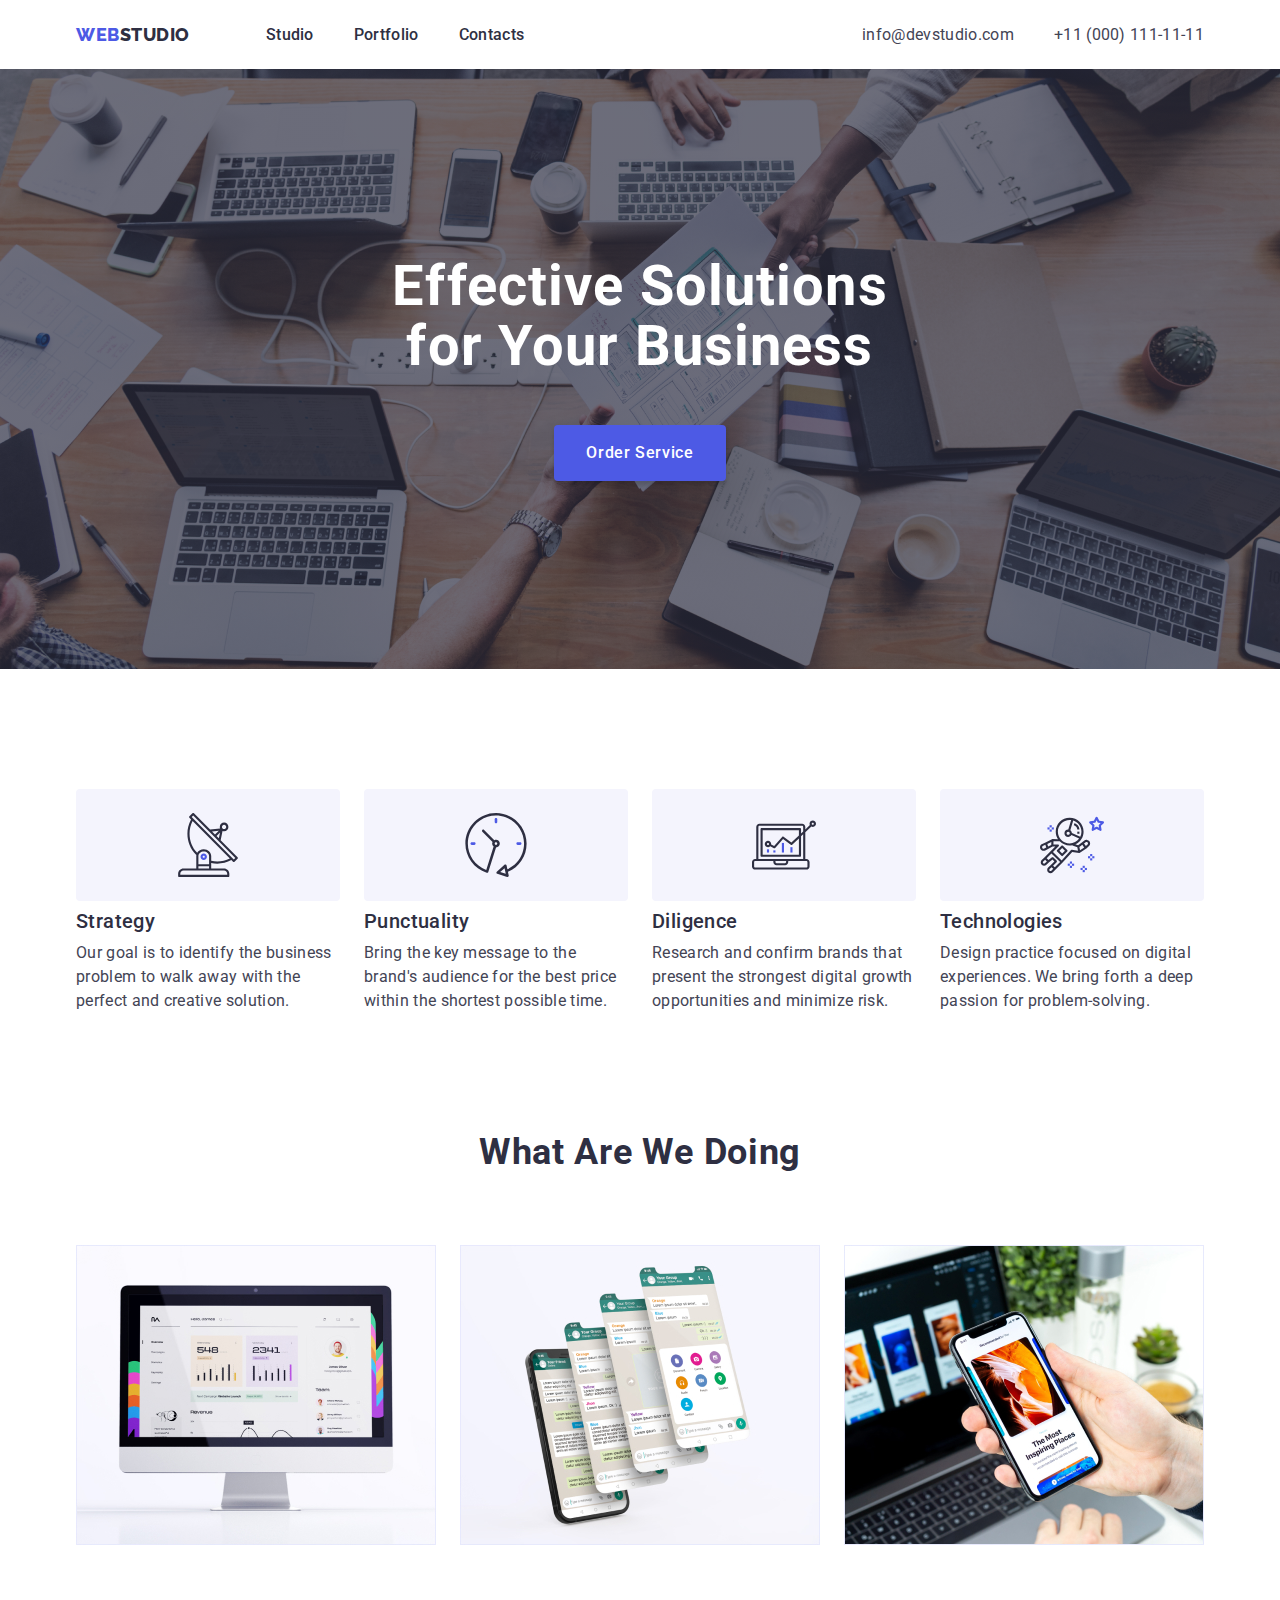
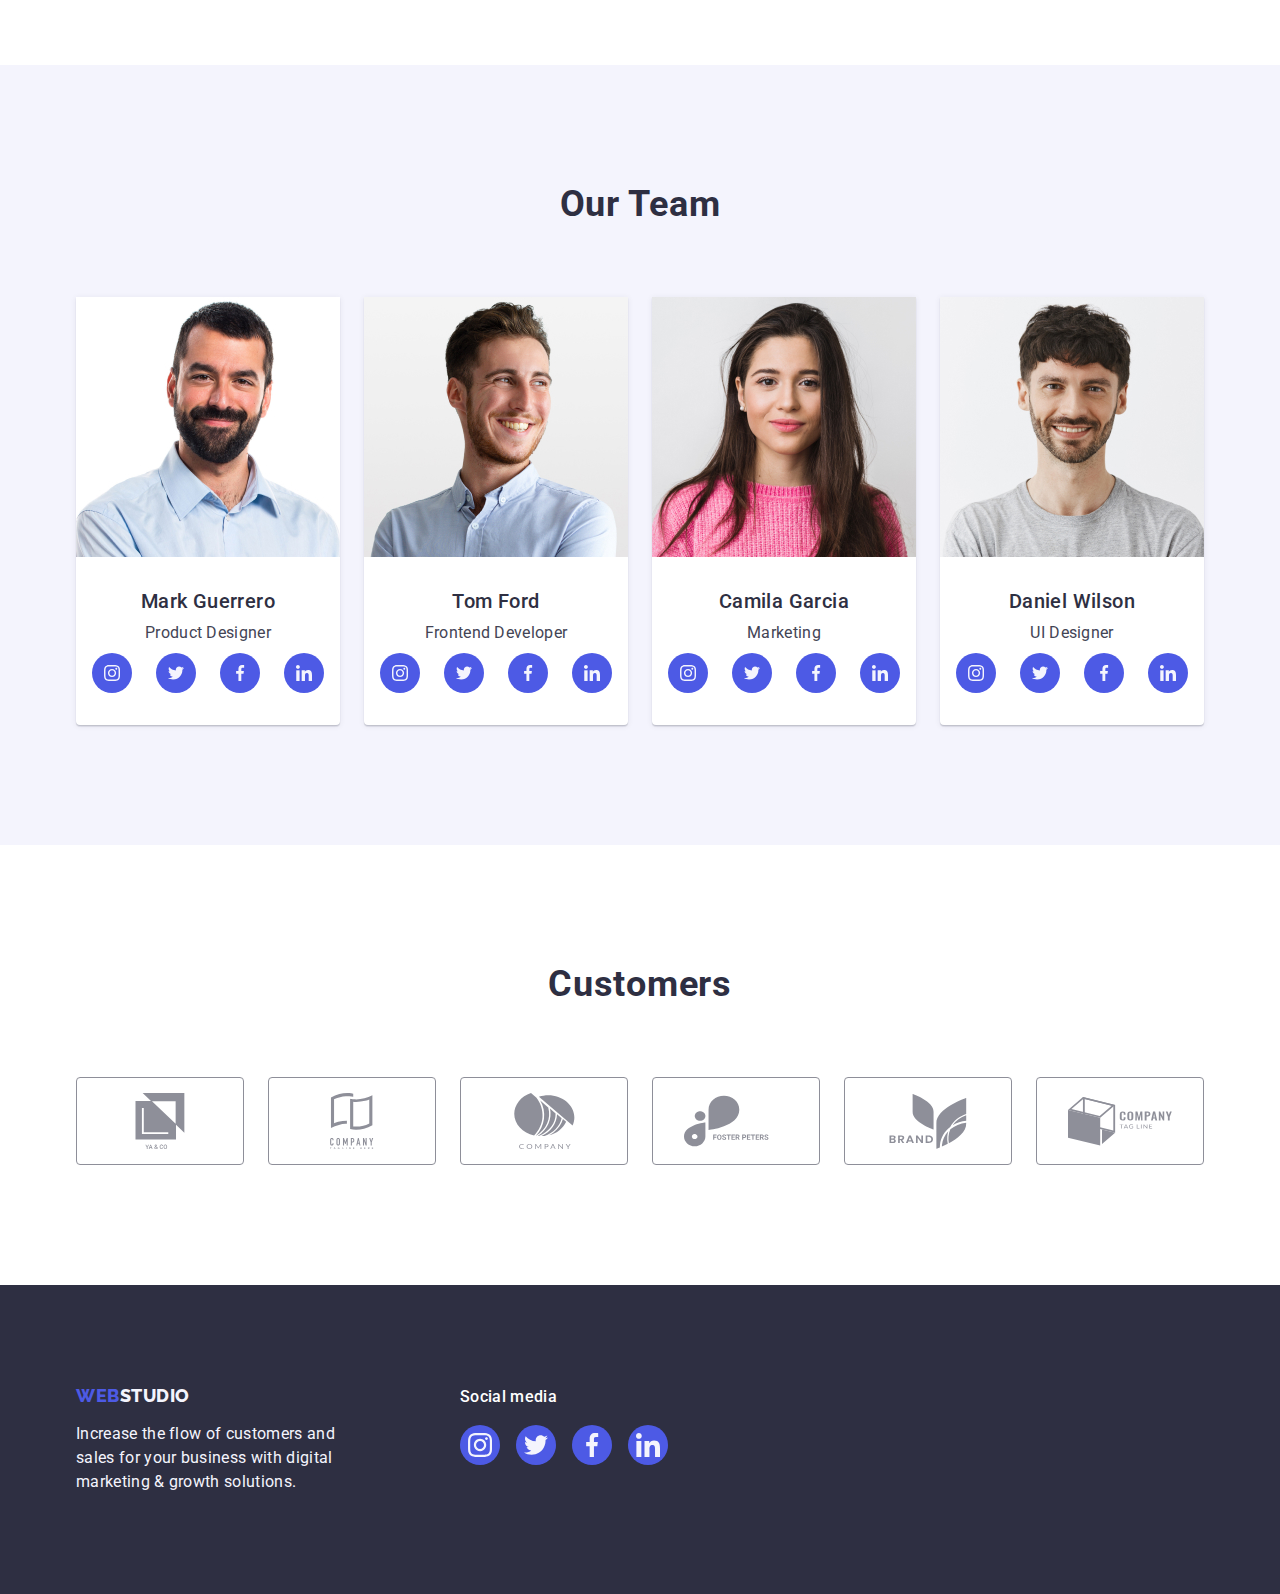
==== index.html @ 0e5ed31e "Initial commit" ====
<!DOCTYPE html>
<html lang="en">
  <head>
    <meta charset="UTF-8" />
    <meta http-equiv="X-UA-Compatible" content="IE=edge" />
    <meta name="viewport" content="width=device-width, initial-scale=1.0" />
    <title>Studio</title>
    <link rel="preconnect" href="https://fonts.googleapis.com">
    <link rel="preconnect" href="https://fonts.gstatic.com" crossorigin>
    <link href="https://fonts.googleapis.com/css2?family=Raleway:wght@800&family=Roboto:wght@400;500;700&display=swap" rel="stylesheet">
    
    <link rel="stylesheet" href="https://cdnjs.cloudflare.com/ajax/libs/modern-normalize/1.1.0/modern-normalize.min.css">

    <link rel="stylesheet" href="./css/styles.css">
  </head>
  <body>

    <!-- Header -->
    <header>
    <div class="container nav">

      <nav class="nav">
          <a class="header-logo link">Web<span class="studio">Studio</span></a> 
        
          <ul class="site-nav list">
            <li class="header-link item"><a class="header-link link" href="./index.html">Studio</a></li>
            <li class="header-link item"><a class="header-link link" href="./portfolio.html">Portfolio</a></li>
            <li class="header-link item"><a class="header-link link" href="">Contacts</a></li>
          </ul>
      </nav>

    <address class="address nav"> 
      <ul class="address list site-address">
        <li class="header-address item"><a class="header-address link" href="mailto:info@devstudio.com">info@devstudio.com</a></li>
        <li class="header-address item"><a class="header-address link" href="tel:+110001111111">+11 (000) 111-11-11</a></li>
      </ul>
    </address>

    </div>
    </header>

    <!-- Main content -->
    <main>
      <!-- Hero image -->
        <section class="main-content">
        <div class="container">
          <h1 class="hero-image">Effective Solutions for Your Business</h1>
          <button type="button" class="order-service">Order Service</button> 
        </div>
        </section>

      <!-- Features -->
      <section class="features">
      <div class="container">
        <h2 class="visually-hidden features-title">Features</h2>
        <ul class="features-list list">
          <li class="a">
            <div class="icon">
              <svg class="features-icon">
                <use href="./images/symbol-defs.svg#icon-antenna"></use>
              </svg>
            </div>
            <h3 class="features-subtitle">Strategy</h3>
            <p class="features-paragraph">
              Our goal is to identify the business 
              problem to walk away with the 
              perfect and creative solution.
            </p>
          </li>
          <li class="a">
            <div class="icon">
              <svg class="features-icon">
                <use href="./images/symbol-defs.svg#icon-clock"></use>
              </svg>
            </div>
            <h3 class="features-subtitle">Punctuality</h3>
            <p class="features-paragraph">
              Bring the key message to the 
              brand's audience for the best price
              within the shortest possible time.
            </p>
          </li>
          <li class="a">
            <div class="icon">
              <svg class="features-icon">
                <use href="./images/symbol-defs.svg#icon-diagram"></use>
              </svg>
            </div>
            <h3 class="features-subtitle">Diligence</h3>
            <p class="features-paragraph">
              Research and confirm brands that 
              present the strongest digital growth 
              opportunities and minimize risk.
            </p>
          </li>
          <li class="a">
            <div class="icon">
              <svg class="features-icon">
                <use href="./images/symbol-defs.svg#icon-astronaut"></use>
              </svg>
            </div>
            <h3 class="features-subtitle">Technologies</h3>
            <p class="features-paragraph">
              Design practice focused on digital 
              experiences. We bring forth a deep 
              passion for problem-solving.
            </p>
          </li>
        </ul>
      </div>
      </section>
      

      <!-- What are we doing -->
      <section class="section-three">
      <div class="container">
        <h2 class="what-are-we-doing-title">What are we doing</h2>
        <ul class="list what-are-we-doing">
          <li>
            <img class="image" src="./images/img1.jpg" alt="img1" width="360"/>
          </li>
          <li>
            <img class="image" src="./images/img2.jpg" alt="img2" width="360" />
          </li>
          <li>
            <img class="image" src="./images/img3.jpg" alt="img3" width="360" />
          </li>
        </ul>
      </div>
      </section>

      <!-- Out Team -->
      <section class="our-team">
      <div class="container">
        <h2 class="our-team-title">Our Team</h2>
        <ul class="list our-team-main">
          <li class="our-team-img">

            <img src="./images/mark.jpg" alt="mark" width="264" />

            <div class="our-team-whole-text"> 
            <h3 class="our-team-name">Mark Guerrero</h3>
            <p class="our-team-text">Product Designer</p>

            <ul class="list team-list">
              <li class="team-icon">
                <a href class="team-link link">
                  <svg class="team-soc-icon" width="16" height="16">
                    <use href="./images/symbol-defs.svg#icon-instagram"></use>
                  </svg>
                </a>
              </li>
              <li class="team-icon">
                <a href class="team-link link">
                  <svg class="team-soc-icon" width="16" height="16">
                    <use href="./images/symbol-defs.svg#icon-twitter"></use>
                  </svg>
                </a>
              </li>
              <li class="team-icon">
                <a href class="team-link link">
                  <svg class="team-soc-icon" width="16" height="16">
                    <use href="./images/symbol-defs.svg#icon-facebook"></use>
                  </svg>
                </a>
              </li>
              <li class="team-icon">
                <a href class="team-link link">
                  <svg class="team-soc-icon" width="16" height="16">
                    <use href="./images/symbol-defs.svg#icon-linkedin"></use>
                  </svg>
                </a>
              </li>
            </ul>
            </div>
          </li>
          <li class="our-team-img">

            <img src="./images/tom.jpg" alt="tom" width="264" />
            <div class="our-team-whole-text"> 
            <h3 class="our-team-name">Tom Ford</h3>
            <p class="our-team-text">Frontend Developer</p>

            <ul class="list team-list">
              <li class="team-icon">
                <a href class="team-link link">
                  <svg class="team-soc-icon" width="16" height="16">
                    <use href="./images/symbol-defs.svg#icon-instagram"></use>
                  </svg>
                </a>
              </li>
              <li class="team-icon">
                <a href class="team-link link">
                  <svg class="team-soc-icon" width="16" height="16">
                    <use href="./images/symbol-defs.svg#icon-twitter"></use>
                  </svg>
                </a>
              </li>
              <li class="team-icon">
                <a href class="team-link link">
                  <svg class="team-soc-icon" width="16" height="16">
                    <use href="./images/symbol-defs.svg#icon-facebook"></use>
                  </svg>
                </a>
              </li>
              <li class="team-icon">
                <a href class="team-link link">
                  <svg class="team-soc-icon" width="16" height="16">
                    <use href="./images/symbol-defs.svg#icon-linkedin"></use>
                  </svg>
                </a>
              </li>
            </ul>
            </div>
          </li>
          <li class="our-team-img">
            <img src="./images/camila.jpg" alt="camila" width="264" />
            <div class="our-team-whole-text">
            <h3 class="our-team-name">Camila Garcia</h3>
            <p class="our-team-text">Marketing</p>
            <ul class="list team-list">
              <li class="team-icon">
                <a href class="team-link link">
                  <svg class="team-soc-icon" width="16" height="16">
                    <use href="./images/symbol-defs.svg#icon-instagram"></use>
                  </svg>
                </a>
              </li>
              <li class="team-icon">
                <a href class="team-link link">
                  <svg class="team-soc-icon" width="16" height="16">
                    <use href="./images/symbol-defs.svg#icon-twitter"></use>
                  </svg>
                </a>
              </li>
              <li class="team-icon">
                <a href class="team-link link">
                  <svg class="team-soc-icon" width="16" height="16">
                    <use href="./images/symbol-defs.svg#icon-facebook"></use>
                  </svg>
                </a>
              </li>
              <li class="team-icon">
                <a href class="team-link link">
                  <svg class="team-soc-icon" width="16" height="16">
                    <use href="./images/symbol-defs.svg#icon-linkedin"></use>
                  </svg>
                </a>
              </li>
            </ul>
            </div>
          </li>
          <li class="our-team-img">
            <img src="./images/daniel.jpg" alt="daniel" width="264" />
            <div class="our-team-whole-text"> 
            <h3 class="our-team-name">Daniel Wilson</h3>
            <p class="our-team-text">UI Designer</p>
            <ul class="list team-list">
              <li class="team-icon">
                <a href class="team-link link">
                  <svg class="team-soc-icon" width="16" height="16">
                    <use href="./images/symbol-defs.svg#icon-instagram"></use>
                  </svg>
                </a>
              </li>
              <li class="team-icon">
                <a href class="team-link link">
                  <svg class="team-soc-icon" width="16" height="16">
                    <use href="./images/symbol-defs.svg#icon-twitter"></use>
                  </svg>
                </a>
              </li>
              <li class="team-icon">
                <a href class="team-link link">
                  <svg class="team-soc-icon" width="16" height="16">
                    <use href="./images/symbol-defs.svg#icon-facebook"></use>
                  </svg>
                </a>
              </li>
              <li class="team-icon">
                <a href class="team-link link">
                  <svg class="team-soc-icon" width="16" height="16">
                    <use href="./images/symbol-defs.svg#icon-linkedin"></use>
                  </svg>
                </a>
              </li>
            </ul>
            </div>
          </li>
        </ul>
        </div>
      </div>
      </section>

      <!-- Customers -->
      <section class="customers">
        <div class="container">
          <h2 class="customers-title">Customers</h2>
          <ul class="customers-list list">
            <li class="customers-item">
                <a href="" class="customers-link link">
                    <svg class="company-icon" width="104" height="56">
                        <use href="./images/symbol-defs.svg#icon-group"></use>
                    </svg>
                </a>
            </li>
            <li class="customers-item">
                <a href="" class="customers-link link">
                    <svg class="company-icon" width="104" height="56">
                        <use href="./images/symbol-defs.svg#icon-group1"></use>
                    </svg>
                </a>
            </li>
            <li class="customers-item">
                <a href="" class="customers-link link">
                    <svg class="company-icon" width="104" height="56">
                        <use href="./images/symbol-defs.svg#icon-group2"></use>
                    </svg>
                </a>
            </li>
            <li class="customers-item">
                <a href="" class="customers-link link">
                    <svg class="company-icon" width="104" height="56">
                        <use href="./images/symbol-defs.svg#icon-group3"></use>
                    </svg>
                </a>
            </li>
            <li class="customers-item">
                <a href="" class="customers-link link">
                    <svg class="company-icon" width="104" height="56">
                        <use href="./images/symbol-defs.svg#icon-group4"></use>
                    </svg>
                </a>
            </li>
            <li class="customers-item">
                <a href="" class="customers-link link">
                    <svg class="company-icon" width="104" height="56">
                        <use href="./images/symbol-defs.svg#icon-group5"></use>
                    </svg>
                </a>
            </li>
        </ul>
        </div>
      </section>
    </main>

    <!-- Footer -->
    <footer class="footer">
      <div class="container footer-container">
          <div>
              <a href="./index.html" class="footer-logo link">Web<span class="studio-footer">Studio</span></a>
              <p class="footer-text">Increase the flow of customers and sales for your business with digital marketing &amp;
                  growth
                  solutions.</p>
          </div>

          <div class="footer-soc">
              <p class="footer-soc-title">Social media</p>
              <ul class="footer-soc-list list">
                  <li class="footer-soc-item">
                      <a class="footer-soc-link link" href="">
                          <svg class="footer-soc-icons" width="24px" height="24px">
                              <use href="./images/symbol-defs.svg#icon-instagram"></use>
                          </svg>
                      </a>
                  </li>
                  <li class="footer-soc-item">
                      <a class="footer-soc-link link" href="">
                          <svg class="footer-soc-icons" width="24px" height="24px">
                              <use href="./images/symbol-defs.svg#icon-twitter"></use>
                          </svg>
                      </a>
                  </li>
                  <li class="footer-soc-item">
                      <a class="footer-soc-link link" href="">
                          <svg class="footer-soc-icons" width="24px" height="24px">
                              <use href="./images/symbol-defs.svg#icon-facebook"></use>
                          </svg>
                      </a>
                  </li>
                  <li class="footer-soc-item">
                      <a class="footer-soc-link link" href="">
                          <svg class="footer-soc-icons" width="24px" height="24px">
                              <use href="./images/symbol-defs.svg#icon-linkedin"></use>
                          </svg>
                      </a>
                  </li>
              </ul>
          </div>
      </div>
    </footer>
  </body>
</html>
---- css/styles.css ----
:root {
    --primary: #404bbf;
    --light: #FFFFFF;
    --dark: #434455;
    --accent: #2e2f42;
    --ocean: #4D5AE5;
    --violet: #E7E9FC;
    --lilac: #F4F4FD;
    --gradient: linear-gradient(rgba(46, 47, 66, 0.7), rgba(46, 47, 66, 0.7));
}



    /* Body */

body {
    background-color: var(--light);
}

body {
    color: var(--dark);
}

body {
    font-family: Roboto, sans-serif;
}

p,
h1,
h2,
h3,
h4,
h5,
h6 {
  margin: 0;
}

img {
    display: block;
}

    /* Header */

.visually-hidden {
    position: absolute;
    width: 1px;
    height: 1px;
    margin: -1px;
    border: 0;
    padding: 0;
        
    white-space: nowrap;
    clip-path: inset(100%);
    clip: rect(0 0 0 0);
    overflow: hidden;
}

.nav {
    display: flex;
    align-items: center;
}

.header-link:hover {
    color: var(--primary);
  }

.header-address:hover {
    color: var(--primary);
  }          

.header-address:focus {
    color: var(--primary);
  }

.header-link:focus {
    color: var(--primary);
}

.link {
    text-decoration: none;
}

.list {
    list-style: none;
    margin: 0;
    padding: 0;
}

.studio {
    color: var(--accent);
}

.header-logo {
    font-family: Raleway, sans-serif;
    font-weight: 800;
    font-size: 18px;
    line-height: 1.17;
    display: flex;
    align-items: center;
    letter-spacing: 0.03em;
    text-transform: uppercase;
    color: var(--ocean);
    padding-bottom: 24px;
    padding-top: 24px;
}

.header-link {
    font-weight: 500;
    font-size: 16px;
    line-height: 1.5;
    letter-spacing: 0.02em;
    color: var(--accent);
}

.address {
    font-style: normal;
    margin-left: auto;
}

.header-address {
    font-weight: 400;
    font-size: 16px;
    line-height: 1.5;
    letter-spacing: 0.02em;
    color: var(--dark);
}

.item {
    margin-right: 40px;
}

.item:last-child {
    margin-right: 0;
}

.site-nav {
    display: flex;
    padding-left: 0;
    margin-left: 76px;
}

.site-address {
    display: flex;
    margin-left: auto;
}



    /* Main Content */

.main-content {
    background-color: var(--accent);
    background-image: var(--gradient), url(../images/peopleoffice.jpg);
    background-repeat: no-repeat;
    background-size: cover;
    background-position: center;
    margin: 0 auto 0 auto;
    max-width: 1440px;
    height: 600px;
    padding: 188px 0;
    text-align: center;
}

.hero-image {
    font-weight: 700;
    font-size: 56px;
    line-height: 1.07;
    text-align: center;
    letter-spacing: 0.02em;
    color: var(--light);
    max-width: 496px;
    margin: 0 auto 48px;
}

.order-service {
    background-color: var(--ocean);
    font-family: "Roboto", sans-serif;
    min-width: 169px;
    font-weight: 500;
    font-size: 16px;
    line-height: 1.5;
    letter-spacing: 0.04em;
    color: var(--light);
    cursor: pointer;
    border: none;
    box-shadow: 0px 4px 4px rgba(0, 0, 0, 0.15);
    border-radius: 4px;
    display: block;
    margin: 0 auto;
    padding: 16px 32px;
}

.order-service:hover {
    background-color: var(--primary)
}

.order-service:focus {
    background-color: var(--primary)
}

.features {
    padding: 120px 0 120px;
}

.features-list {
    display: flex;
}

.a {
    margin-right: 24px;
    max-width: 264px;
}

.a:last-child {
    margin-right: 0;
}

.features-subtitle {
    font-weight: 500;
    font-size: 20px;
    line-height: 1.2;
    letter-spacing: 0.02em;
    color: var(--accent);
    margin-top: 0;
    margin-bottom: 8px;
}

.features-paragraph {
    font-size: 16px;
    line-height: 1.5;
    letter-spacing: 0.02em;
    color: var(--dark);
    margin-bottom: 0;
    margin-top: 0;
}

.features-icon {
    height: 64px;
    width: 64px;
}

.icon {
    background-color: var(--lilac);
    margin-bottom: 8px;
    display: flex;
    justify-content: center;
    align-items: center;
    height: 112px;
    border-radius: 4px;
}

.section-three {
    padding-bottom: 120px;
}

.what-are-we-doing {
    display: flex;
    gap: 24px;
}

.what-are-we-doing-title {
    font-size: 36px;
    line-height: 1.11;
    text-align: center;
    letter-spacing: 0.02em;
    text-transform: capitalize;
    color: var(--accent);
    margin-top: 0;
    margin-bottom: 72px;
}

.our-team {
    background-color: var(--lilac);
    padding-top: 120px;
    padding-bottom: 120px;
}

.our-team-title {
    font-size: 36px;
    line-height: 1.11;
    text-align: center;
    letter-spacing: 0.02em;
    text-transform: capitalize;
    color: var(--accent);
    margin-bottom: 72px;
}

.image {
    display: block;
}

.our-team-img {
    background-color: var(--light);
    box-shadow: 0px 1px 6px rgba(46, 47, 66, 0.08), 0px 1px 1px rgba(46, 47, 66, 0.16), 0px 2px 1px rgba(46, 47, 66, 0.08);
    border-radius: 0px 0px 4px 4px;
    max-width: 264px;
}

.our-team-main {
    display: flex;
    gap: 24px;
}

.our-team-name {
    font-weight: 500;
    font-size: 20px;
    line-height: 1.2;
    letter-spacing: 0.02em;
    color: var(--accent);
    margin-bottom: 8px;
    text-align: center;
}

.our-team-text {
    font-size: 16px;
    line-height: 1.5;
    letter-spacing: 0.02em;
    text-align: center;
    margin-bottom: 8px;
}

.our-team-whole-text {
    padding: 32px 0 32px;
}

.team-list {
    display: flex;
    justify-content: center;
    gap: 24px;
}

.team-icon {
    width: 40px;
    height: 40px;
}

.team-link {
    width: 100%;
    height: 100%;
    border-radius: 50%;
    background-color: var(--ocean);
    display: flex;
    align-items: center;
    justify-content: center;
}

.team-link:hover,
.team-link:focus {
    background-color: var(--primary);
}

.team-soc-icon {
    color: var(--lilac);
    fill: #f4f4fd;
}

.customers {
    background-color: var(--light);
    padding-top: 120px;
    padding-bottom: 120px;
}

.customers-title {
    font-size: 36px;
    line-height: 1.11;
    text-align: center;
    letter-spacing: 0.02em;
    color: var(--accent);
    margin-bottom: 72px;
}

.customers-list {
    display: flex;
    gap: 24px;
    justify-content: center;
}
  
.customers-link {
    display: flex;
    align-items: center;
    justify-content: center;
    height: 88px;
    width: 168px;
    border-radius: 4px;
    color: #8E8F99;
    border: 1px solid currentColor;
}
  
  
.company-icon {
    fill: currentColor;
}
  
.customers-link:is(:hover, :focus) {
   color: var(--ocean);
}


    /* Footer */

.footer {
    background-color:var(--accent);
    padding: 100px 0;
}

.footer-logo {
    font-family: Raleway, sans-serif;
    font-weight: 800;
    font-size: 18px;
    line-height: 1.17;
    align-items: center;
    letter-spacing: 0.03em;
    text-transform: uppercase;
    color: var(--ocean);
}

.studio-footer {
    color: var(--lilac);
}

.footer-text {
    color: var(--lilac);
    font-weight: 400;
    font-size: 16px;
    letter-spacing: 0.02em;
    margin-top: 16px;
    line-height: 1.5;
    max-width: 264px;
}

.footer-container {
    display: flex;
}
  
.footer-soc-list {
    display: flex;
    gap: 16px;
}
  
.footer-soc-item {
  width: 40px;
height: 40px;
    }
  
.footer-soc-link {
    width: 100%;
    height: 100%;
    border-radius: 50%;
    background-color: #4D5AE5;
    display: flex;
    align-items: center;
    justify-content: center;
}
  
.footer-soc {
    margin-left: 120px;
}
  
.footer-soc-title {
    font-family: 'Roboto';
    font-style: normal;
    font-weight: 500;
    font-size: 16px;
    line-height: 24px;
    letter-spacing: 0.02em;
    color: #FFFFFF;
    margin-bottom: 16px;
}
  
.footer-soc-icons {
    fill: #f4f4fd;
}
  
  
.footer-soc-link:hover,
.footer-soc-link:focus {
    background-color: #31D0AA;
}
  

    /* Portfolio Header */

.portfolio-header {
    border-bottom: 1px solid var(--violet);
}

.portfolio-logo {
    font-family: 'Raleway', sans-serif;
    font-weight: 800;
    font-size: 18px;
    line-height: 1.17;
    letter-spacing: 0.03em;
    text-transform: uppercase;
    color: var(--ocean);
    padding-top: 24px;
    padding-bottom: 24px;
}

.portfolio-button {
    font-family: "Roboto", sans-serif;
    font-weight: 500;
    font-size: 16px;
    line-height: 1.5;
    letter-spacing: 0.04em;
    color: var(--ocean);
    background-color: var(--lilac);
    cursor: pointer;
    border-radius: 4px; 
    border: none;
    padding: 12px 24px;
}

.portfolio-button:hover,
.portfolio-button:focus {
    box-shadow: 0px 3px 1px rgba(0, 0, 0, 0.1), 0px 2px 1px rgba(0, 0, 0, 0.08), 0px 2px 2px rgba(0, 0, 0, 0.12);
}

.portfolio-list {
    display: flex;
    margin-bottom: 72px;
    justify-content: center;
}

.portfolio-btn {
    margin-right: 24px;
}

.portfolio-btn:last-child {
    margin-right: 0;
}

.portfolio-button:hover {
    color: var(--light);
    background-color: var(--primary);
}

.portfolio-button:focus {
    color: var(--light);
    background-color: var(--primary);
}

.portfolio-title {
    font-weight: 500;
    font-size: 20px;
    line-height: 1.2;
    letter-spacing: 0.02em;
    color: var(--accent);
    margin-bottom: 8px;
}

.portfolio-main {
    display: flex;
    flex-wrap: wrap;
    gap: 48px 24px;
}

.portfolio-section {
    padding: 94px 0 120px;
}

.portfolio-paragraph {
    font-size: 16px;
    line-height: 1.5;
    letter-spacing: 0.02em;
    color: var(--dark);
    margin-top: 0;
}

.portfolio-text-descr {
    border: 1px solid var(--violet);
    border-top: 0;
    padding: 32px 0 32px 16px;
}


.portfolio-pics {
    width: 360px;
}

.portfolio-link {
    display: block;
}

.portfolio-link:hover,
.portfolio-link:focus {
    box-shadow: 0px 1px 6px rgba(46, 47, 66, 0.08), 0px 1px 1px rgba(46, 47, 66, 0.16), 0px 2px 1px rgba(46, 47, 66, 0.08);
}

.portfolio-pics:nth-last-child(-n + 3) {
    margin-bottom: 120px;
}


    /* Container */

.container {
    width: 1158px;
    padding-left: 15px;
    padding-right: 15px;
    margin-left: auto;
    margin-right: auto;
}
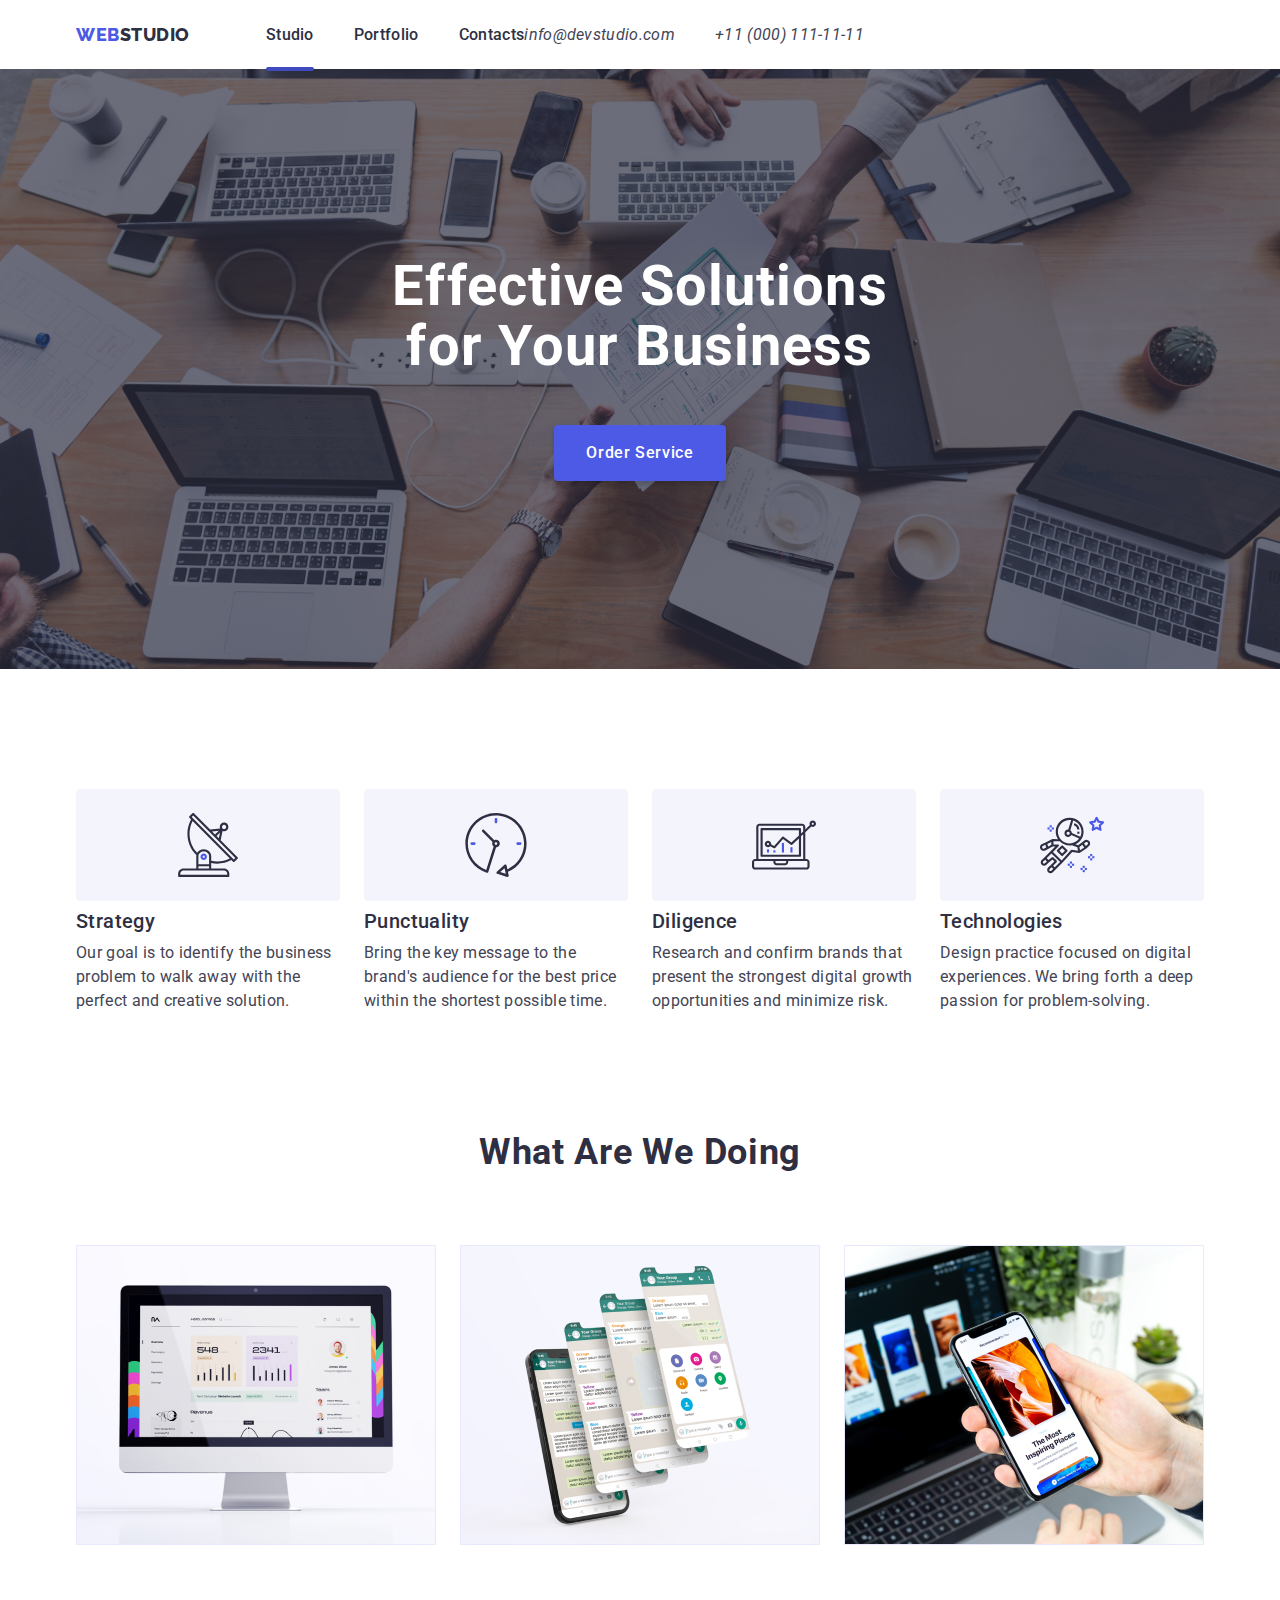
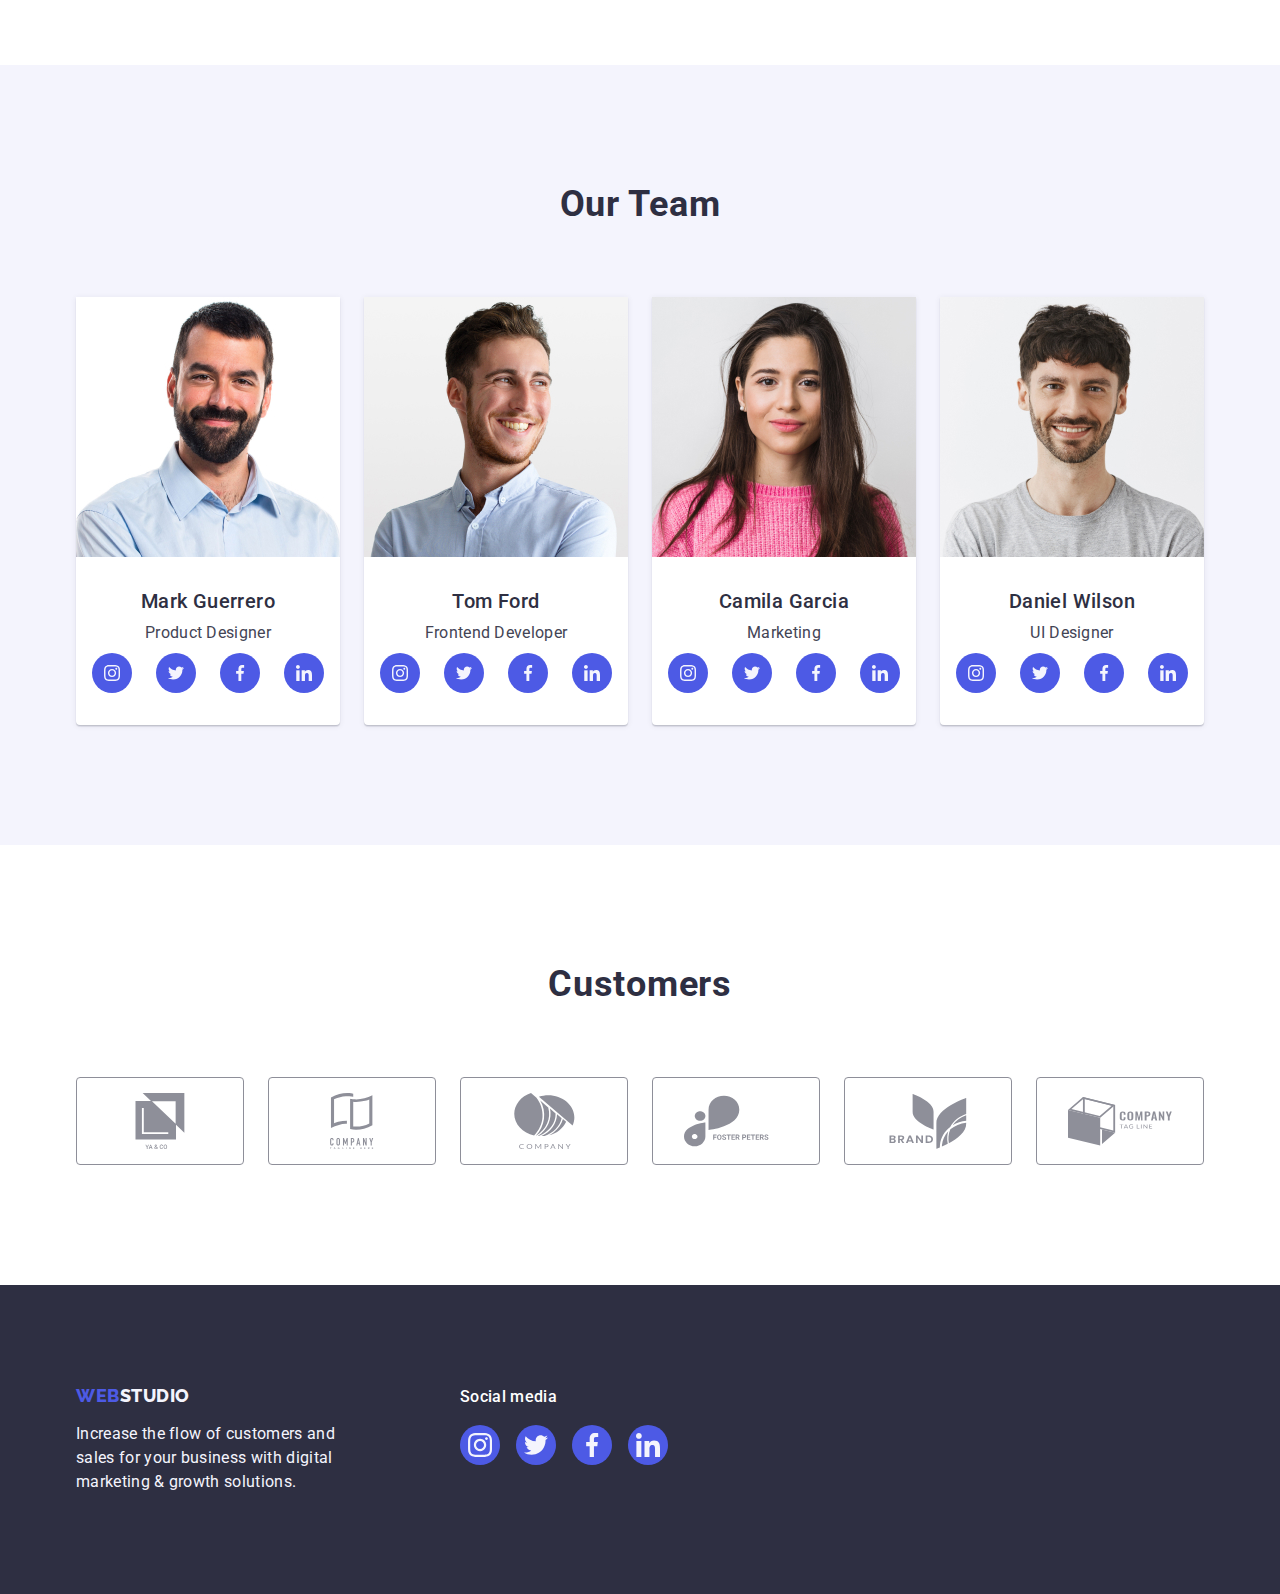
==== commit 6c6f0d41: "22.04" ====
--- a/index.html
+++ b/index.html
@@ -23,7 +23,7 @@
           <a class="header-logo link">Web<span class="studio">Studio</span></a> 
         
           <ul class="site-nav list">
-            <li class="header-link item"><a class="header-link link" href="./index.html">Studio</a></li>
+            <li class="header-link item current"><a class="header-link link" href="./index.html">Studio</a></li>
             <li class="header-link item"><a class="header-link link" href="./portfolio.html">Portfolio</a></li>
             <li class="header-link item"><a class="header-link link" href="">Contacts</a></li>
           </ul>
@@ -45,7 +45,7 @@
         <section class="main-content">
         <div class="container">
           <h1 class="hero-image">Effective Solutions for Your Business</h1>
-          <button type="button" class="order-service">Order Service</button> 
+          <button type="button" class="order-service" data-modal-open>Order Service</button> 
         </div>
         </section>
 
@@ -389,5 +389,17 @@
           </div>
       </div>
     </footer>
+
+    <div class="backdrop is-hidden" data-modal>
+      <div class="modal">
+        <button type="button" class="modal-close" data-modal-close>
+          <svg class="model-cross-icons" width="8" height="8">
+            <use href="./images/symbol-defs.svg#close-black-18dp"></use>
+          </svg>
+        </button>
+      </div>
+    </div>
+
+  <script src="./js/modal.js"></script>
   </body>
 </html>
--- a/css/styles.css
+++ b/css/styles.css
@@ -110,7 +110,8 @@
     line-height: 1.5;
     letter-spacing: 0.02em;
     color: var(--accent);
-}
+    transition: color 250ms cubic-bezier(0.4, 0, 0.2, 1);
+};
 
 .address {
     font-style: normal;
@@ -188,6 +189,7 @@
     display: block;
     margin: 0 auto;
     padding: 16px 32px;
+    transition: background-color 250ms cubic-bezier(0.4, 0, 0.2, 1);
 }
 
 .order-service:hover {
@@ -342,6 +344,7 @@
     display: flex;
     align-items: center;
     justify-content: center;
+    transition: background-color 250ms cubic-bezier(0.4, 0, 0.2, 1);
 }
 
 .team-link:hover,
@@ -384,6 +387,7 @@
     border-radius: 4px;
     color: #8E8F99;
     border: 1px solid currentColor;
+    transition: color 250ms cubic-bezier(0.4, 0, 0.2, 1);
 }
   
   
@@ -450,6 +454,7 @@
     display: flex;
     align-items: center;
     justify-content: center;
+    transition: background-color 250ms cubic-bezier(0.4, 0, 0.2, 1);
 }
   
 .footer-soc {
@@ -470,7 +475,6 @@
 .footer-soc-icons {
     fill: #f4f4fd;
 }
-  
   
 .footer-soc-link:hover,
 .footer-soc-link:focus {
@@ -508,6 +512,7 @@
     border-radius: 4px; 
     border: none;
     padding: 12px 24px;
+    transition: background-color 250ms cubic-bezier(0.4, 0, 0.2, 1), color 250ms cubic-bezier(0.4, 0, 0.2, 1), box-shadow 250ms cubic-bezier(0.4, 0, 0.2, 1);
 }
 
 .portfolio-button:hover,
@@ -586,9 +591,6 @@
     box-shadow: 0px 1px 6px rgba(46, 47, 66, 0.08), 0px 1px 1px rgba(46, 47, 66, 0.16), 0px 2px 1px rgba(46, 47, 66, 0.08);
 }
 
-.portfolio-pics:nth-last-child(-n + 3) {
-    margin-bottom: 120px;
-}
 
 
     /* Container */
@@ -599,4 +601,128 @@
     padding-right: 15px;
     margin-left: auto;
     margin-right: auto;
+}
+
+
+
+    /*Current */
+
+.current {
+    position: relative;
+    color: #404bbf;
+}
+  
+.current:after {
+    content: '';
+    position: absolute;
+    left: 0;
+    bottom: -24px;
+    width: 100%;
+    height: 4px;
+    background-color: #404BBF;
+    border-radius: 2px;
+}
+
+
+
+    /* Row */
+
+.row-item {
+    flex-basis: calc((100% - 48px) / 3);
+}
+
+.row-link {
+    display: block;
+    transition: box-shadow 250ms cubic-bezier(0.4, 0, 0.2, 1);
+}
+
+.row-cover-wrap {
+    position: relative;
+    overflow: hidden;
+}
+
+.row-cover-text {
+    position: absolute;
+    top: 0;
+    font-weight: 400;
+    font-size: 16px;
+    color: #F4F4FD;
+    background-color: #4D5AE5;
+    padding: 40px;
+    height: 100%;
+    transform: translateY(100%);
+    transition: transform 250ms cubic-bezier(0.4, 0, 0.2, 1);
+}
+
+.row-link:hover,
+.row-link:focus {
+  box-shadow: 0px 1px 6px rgba(46, 47, 66, 0.08), 0px 1px 1px rgba(46, 47, 66, 0.16), 0px 2px 1px rgba(46, 47, 66, 0.08);
+}
+
+
+.row-link:hover .row-cover-text,
+.row-link:focus .row-cover-text {
+
+  transform: translate(0);
+}
+
+    /* Modal */
+
+.is-hidden {
+    opacity: 0;
+    visibility: hidden;
+    pointer-events: none;
+}
+
+.backdrop {
+    position: fixed;
+    top: 0;
+    width: 100%;
+    height: 100%;
+    background-color: rgba(46, 47, 66, 0.4);
+    transition: opacity 250ms linear, visibility 250ms linear;
+}
+
+.modal {
+    width: 408px;
+    min-height: 576px;
+    background-color: #FCFCFC;
+    border-radius: 4px;
+    position: absolute;
+    left: 50%;
+    top: 50%;
+    padding: 20px;
+    transform: translate(-50%, -50%) scale(1) rotate(0);
+    transition: transform 250ms linear;
+}
+
+.modal-close {
+    width: 30px;
+    height: 30px;
+    border: 1px solid rgba(0, 0, 0, 0.1);
+    background: #E7E9FC;
+    color: black;
+    border-radius: 50%;
+    display: block;
+    margin-left: auto;
+    position: absolute;
+    top: 24px;
+    right: 24px;
+    display: flex;
+    padding: 0;
+    justify-content: center;
+    align-items: center;
+    width: 24px;
+    height: 24px;
+    transition: background-color 250ms cubic-bezier(0.4, 0, 0.2, 1), color 250ms cubic-bezier(0.4, 0, 0.2, 1);
+}
+
+.modal-close:is(:hover, :focus) {
+    background-color: #404BBF;
+    color: white;
+    cursor: pointer;
+}
+
+.model-cross-icons {
+    fill: currentColor;
 }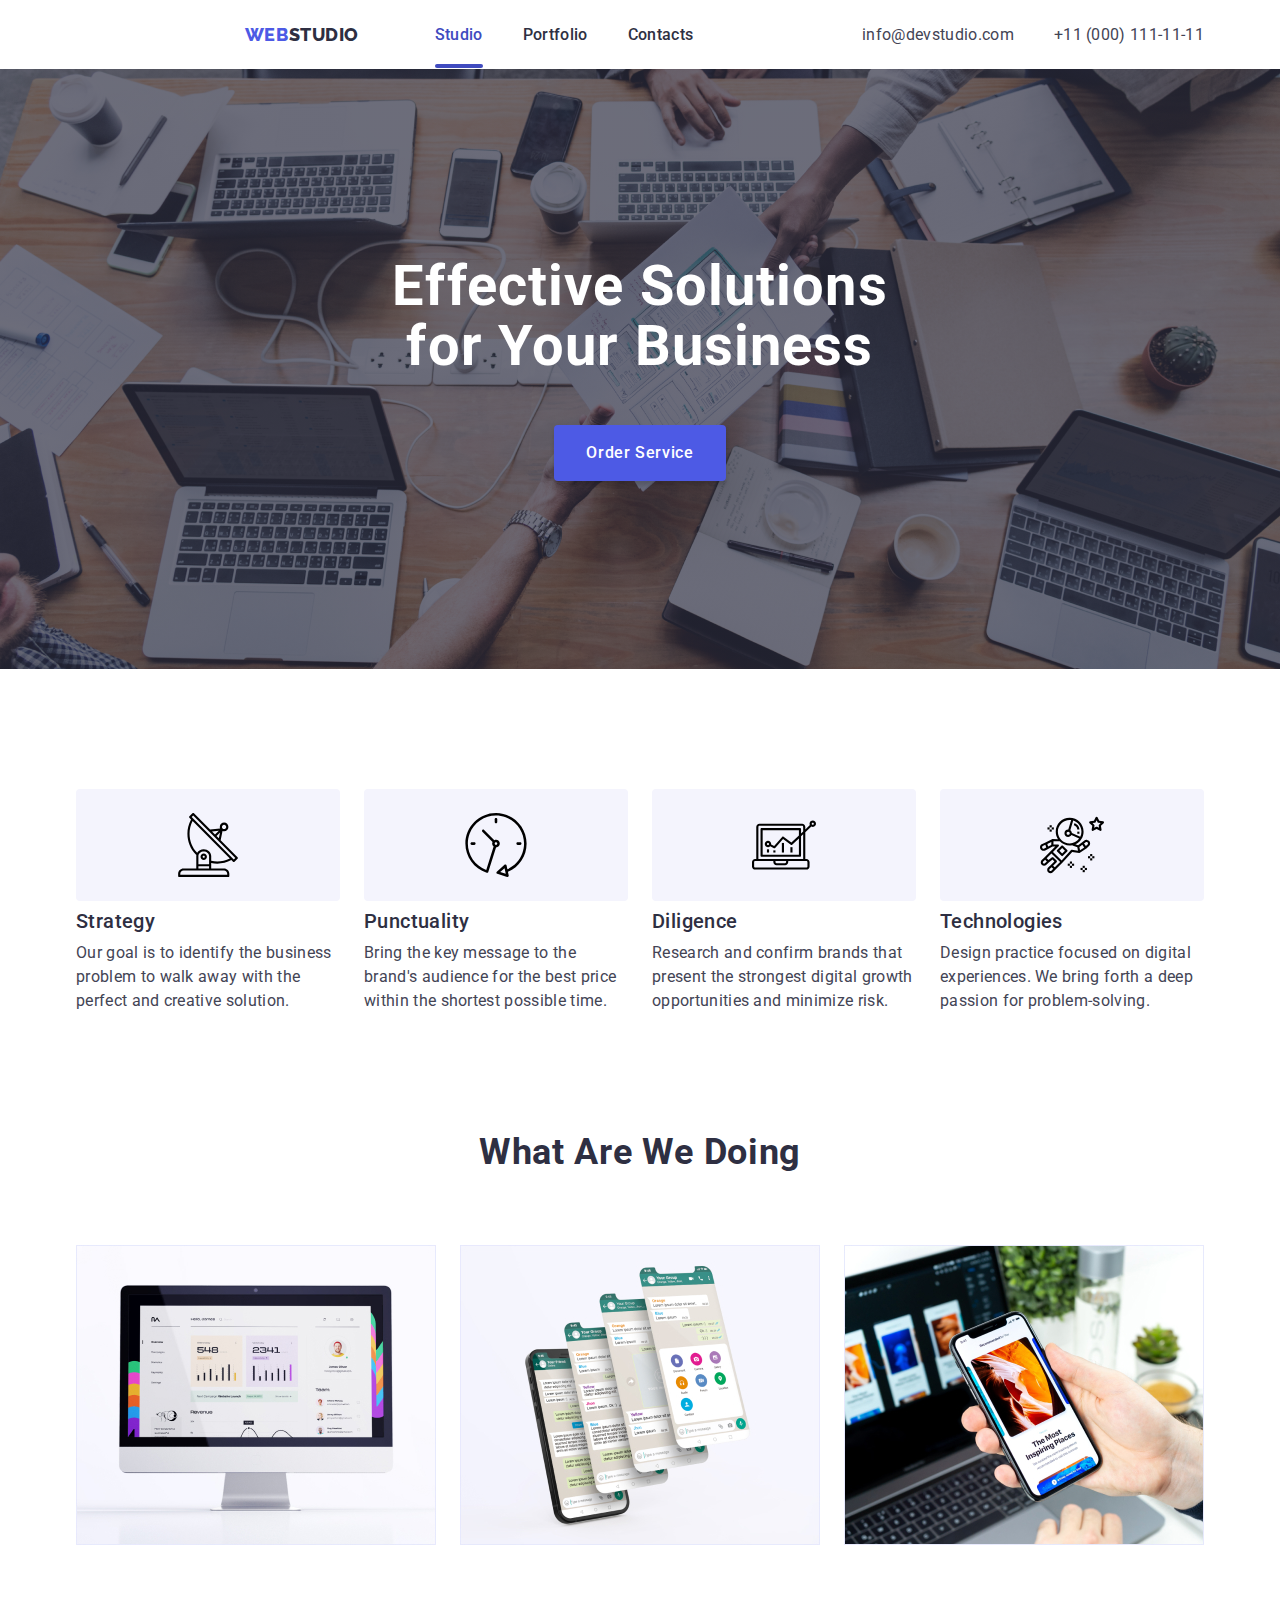
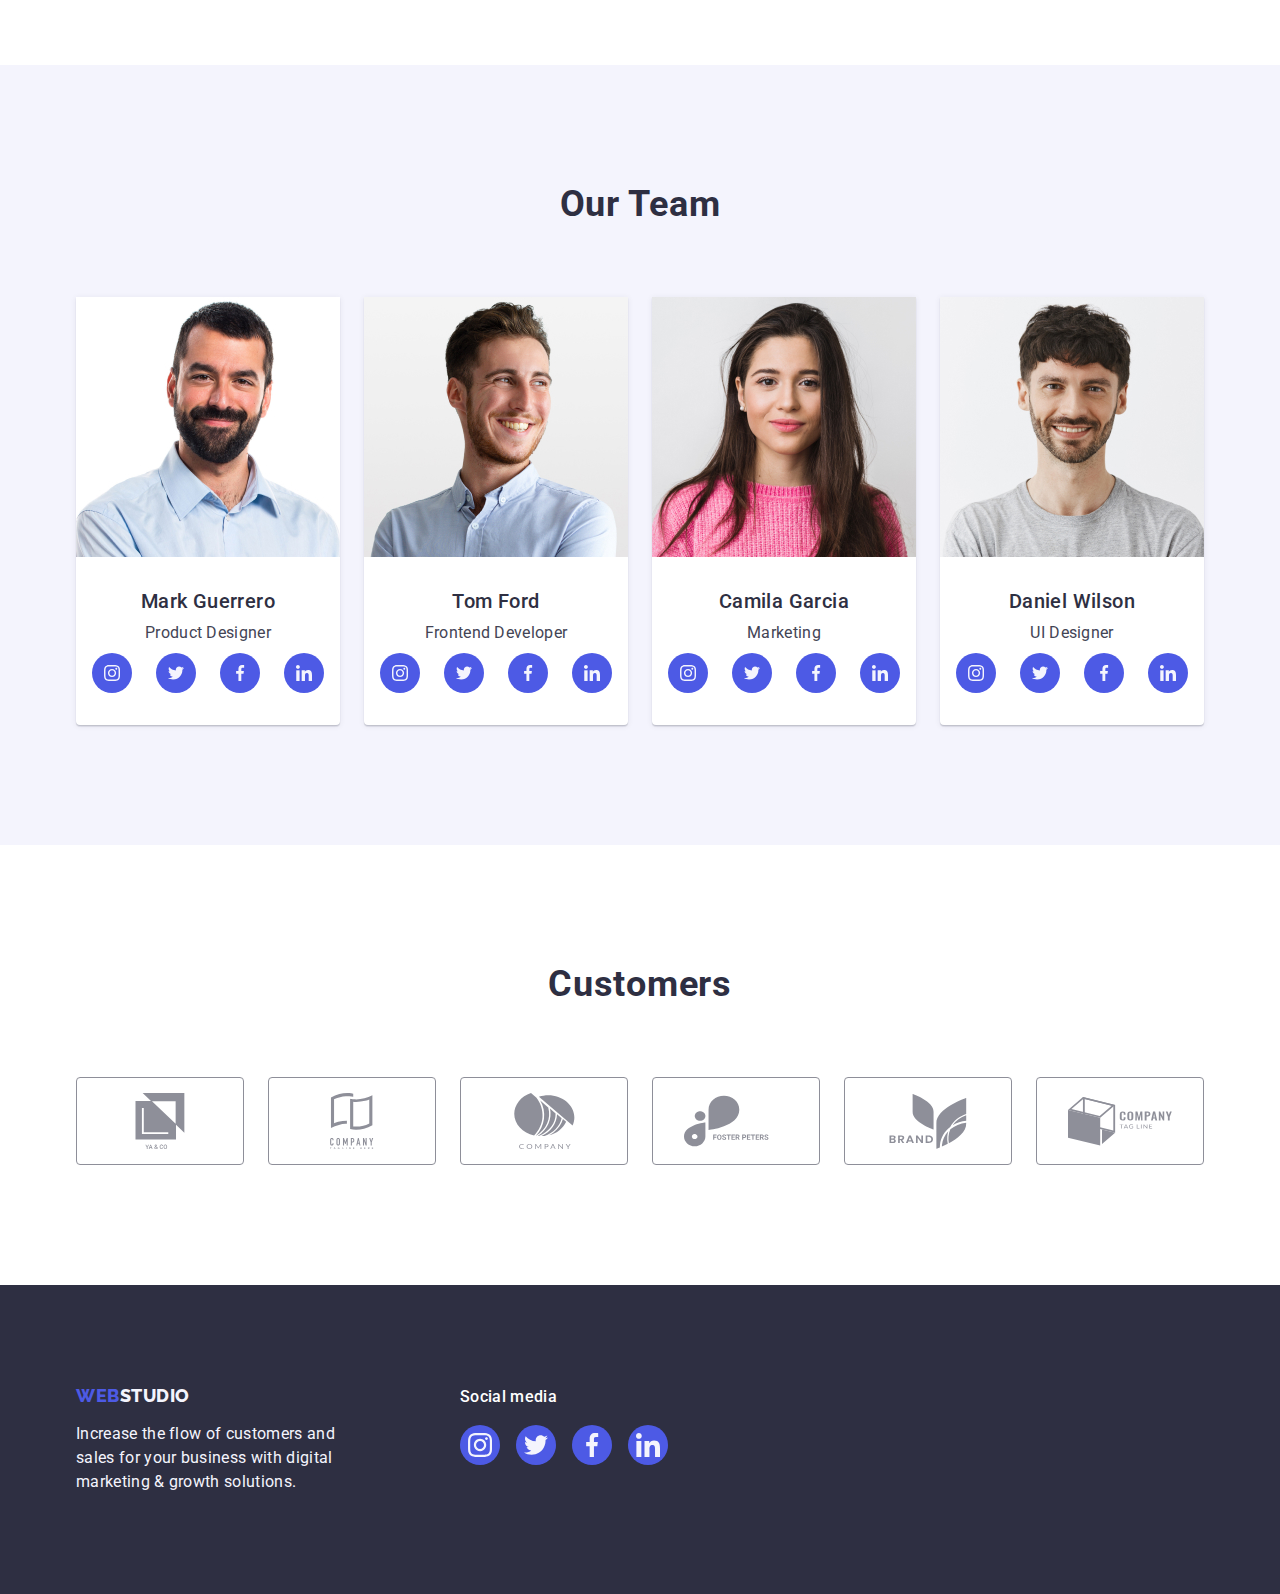
==== commit 09e2ef50: "22.04 17:05" ====
--- a/index.html
+++ b/index.html
@@ -23,9 +23,9 @@
           <a class="header-logo link">Web<span class="studio">Studio</span></a> 
         
           <ul class="site-nav list">
-            <li class="header-link item current"><a class="header-link link" href="./index.html">Studio</a></li>
-            <li class="header-link item"><a class="header-link link" href="./portfolio.html">Portfolio</a></li>
-            <li class="header-link item"><a class="header-link link" href="">Contacts</a></li>
+            <li class="item"><a class="header-link link current" href="./index.html">Studio</a></li>
+            <li class="item"><a class="header-link link" href="./portfolio.html">Portfolio</a></li>
+            <li class="item"><a class="header-link link" href="">Contacts</a></li>
           </ul>
       </nav>
 
@@ -394,7 +394,7 @@
       <div class="modal">
         <button type="button" class="modal-close" data-modal-close>
           <svg class="model-cross-icons" width="8" height="8">
-            <use href="./images/symbol-defs.svg#close-black-18dp"></use>
+            <use href="./images/symbol-defs.svg#icon-close-black-18dp"></use>
           </svg>
         </button>
       </div>
--- a/css/styles.css
+++ b/css/styles.css
@@ -58,6 +58,8 @@
 .nav {
     display: flex;
     align-items: center;
+    font-style: normal;
+    margin-left: auto;
 }
 
 .header-link:hover {
@@ -518,6 +520,8 @@
 .portfolio-button:hover,
 .portfolio-button:focus {
     box-shadow: 0px 3px 1px rgba(0, 0, 0, 0.1), 0px 2px 1px rgba(0, 0, 0, 0.08), 0px 2px 2px rgba(0, 0, 0, 0.12);
+    color: var(--light);
+    background-color: var(--primary);
 }
 
 .portfolio-list {
@@ -532,16 +536,6 @@
 
 .portfolio-btn:last-child {
     margin-right: 0;
-}
-
-.portfolio-button:hover {
-    color: var(--light);
-    background-color: var(--primary);
-}
-
-.portfolio-button:focus {
-    color: var(--light);
-    background-color: var(--primary);
 }
 
 .portfolio-title {
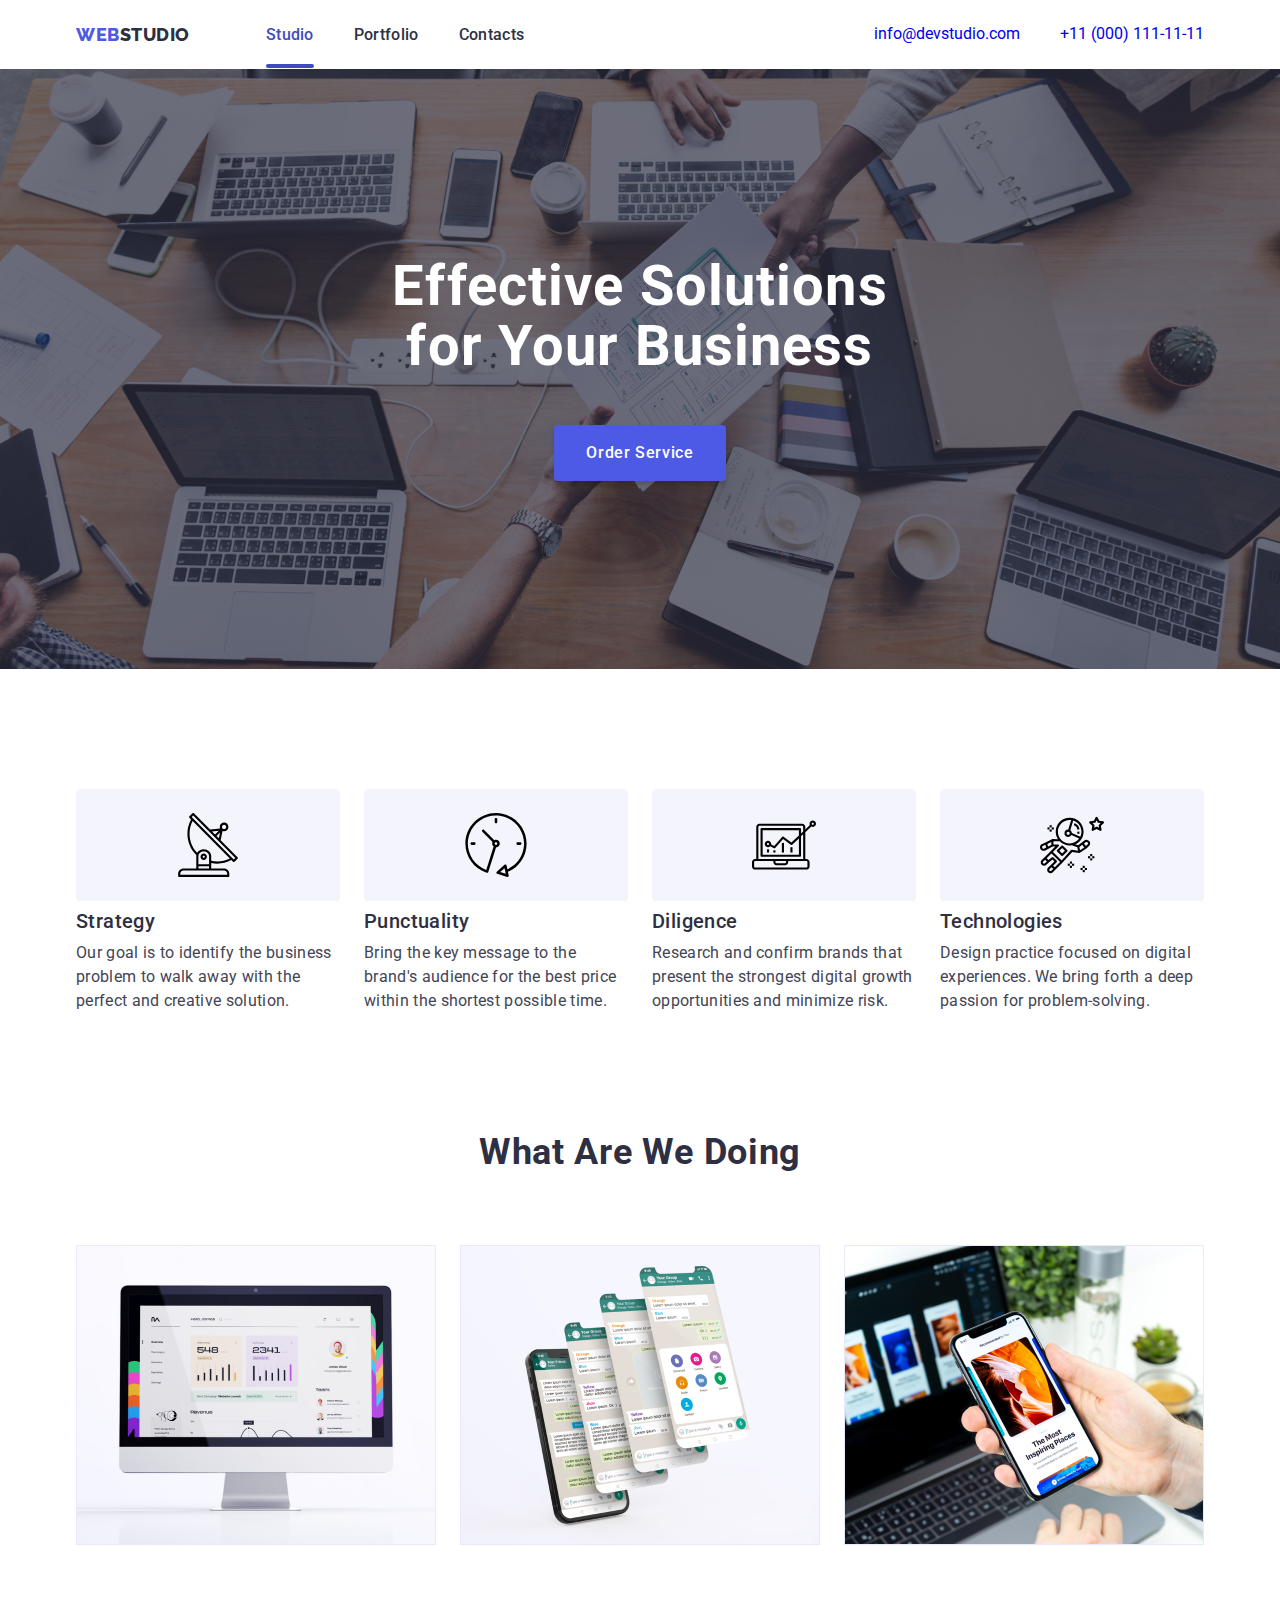
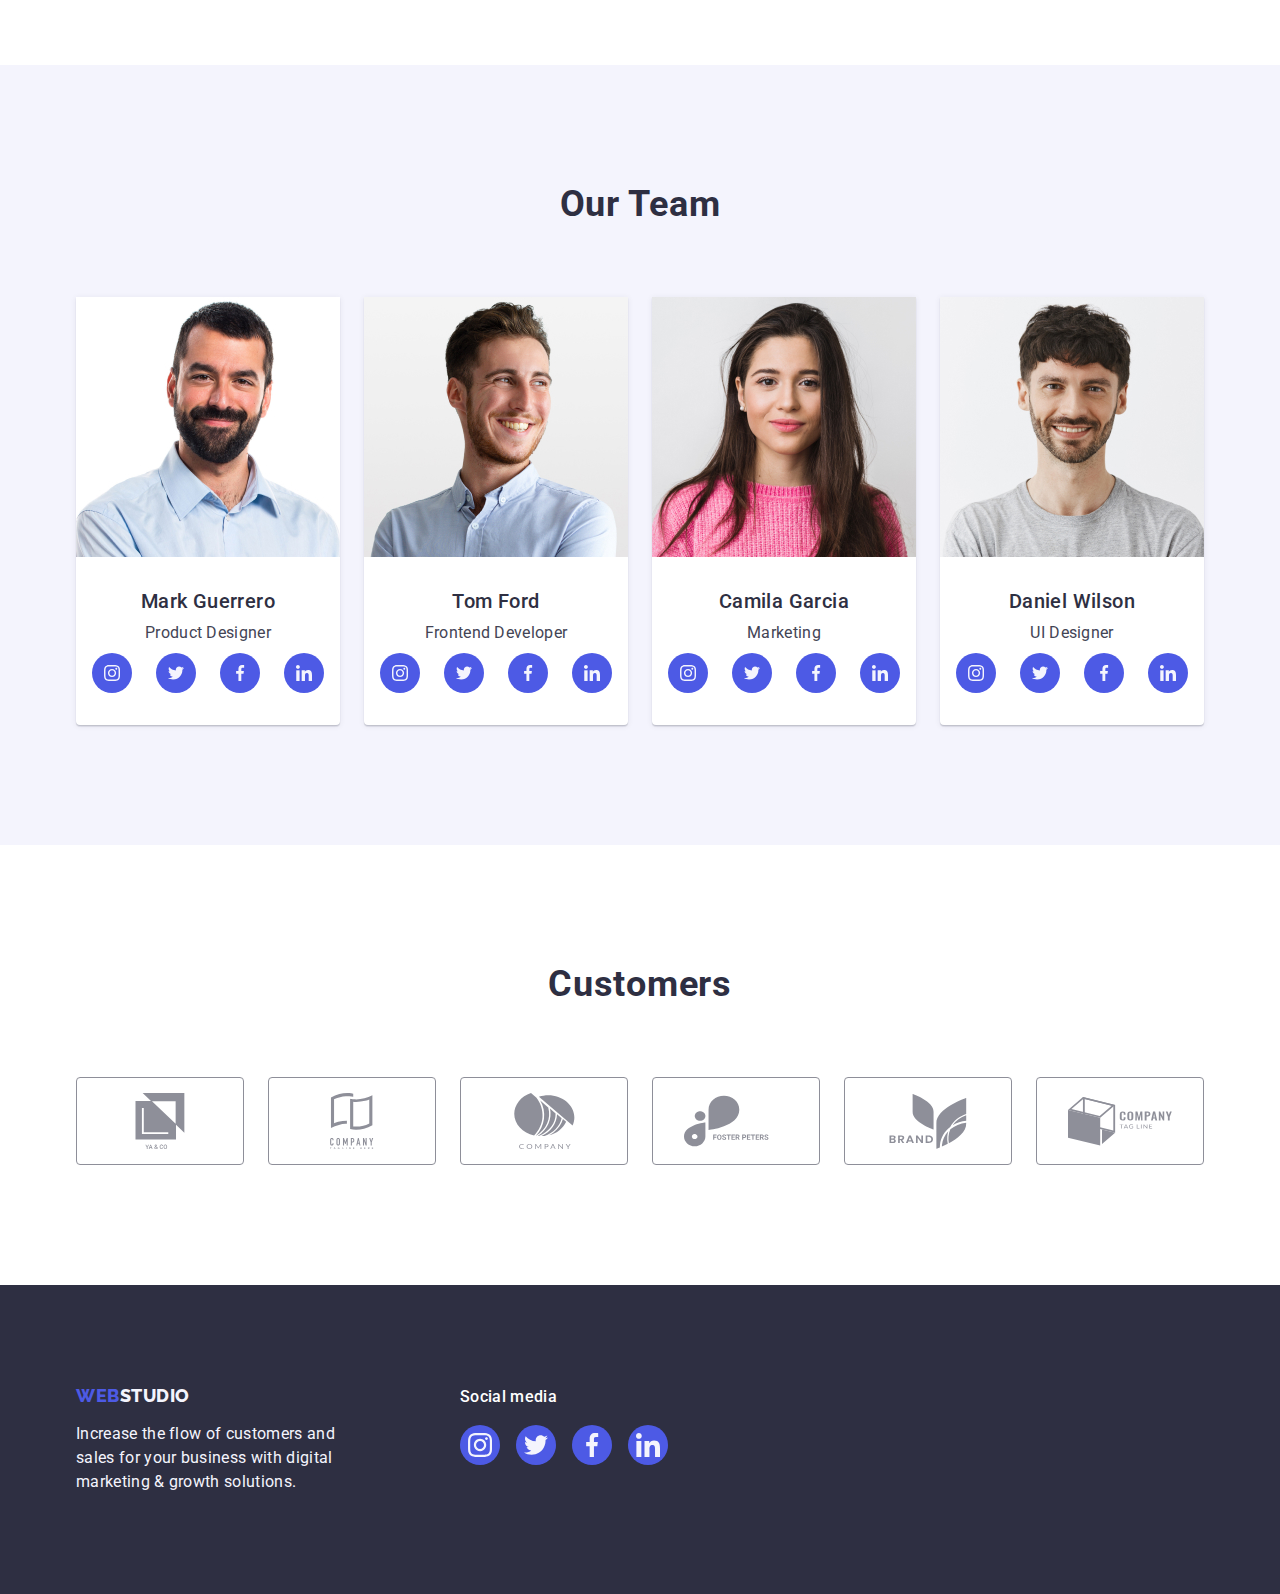
==== commit df01c33b: "22.04 18:56" ====
--- a/index.html
+++ b/index.html
@@ -31,8 +31,8 @@
 
     <address class="address nav"> 
       <ul class="address list site-address">
-        <li class="header-address item"><a class="header-address link" href="mailto:info@devstudio.com">info@devstudio.com</a></li>
-        <li class="header-address item"><a class="header-address link" href="tel:+110001111111">+11 (000) 111-11-11</a></li>
+        <li class="item"><a class="header-address link" href="mailto:info@devstudio.com">info@devstudio.com</a></li>
+        <li class="item"><a class="header-address link" href="tel:+110001111111">+11 (000) 111-11-11</a></li>
       </ul>
     </address>
 
--- a/css/styles.css
+++ b/css/styles.css
@@ -37,6 +37,16 @@
 
 img {
     display: block;
+}
+
+.link {
+    text-decoration: none;
+}
+
+.list {
+    list-style: none;
+    margin: 0;
+    padding: 0;
 }
 
     /* Header */
@@ -59,6 +69,9 @@
     display: flex;
     align-items: center;
     font-style: normal;
+}
+
+.address {
     margin-left: auto;
 }
 
@@ -76,16 +89,6 @@
 
 .header-link:focus {
     color: var(--primary);
-}
-
-.link {
-    text-decoration: none;
-}
-
-.list {
-    list-style: none;
-    margin: 0;
-    padding: 0;
 }
 
 .studio {
@@ -115,10 +118,7 @@
     transition: color 250ms cubic-bezier(0.4, 0, 0.2, 1);
 };
 
-.address {
-    font-style: normal;
-    margin-left: auto;
-}
+
 
 .header-address {
     font-weight: 400;
